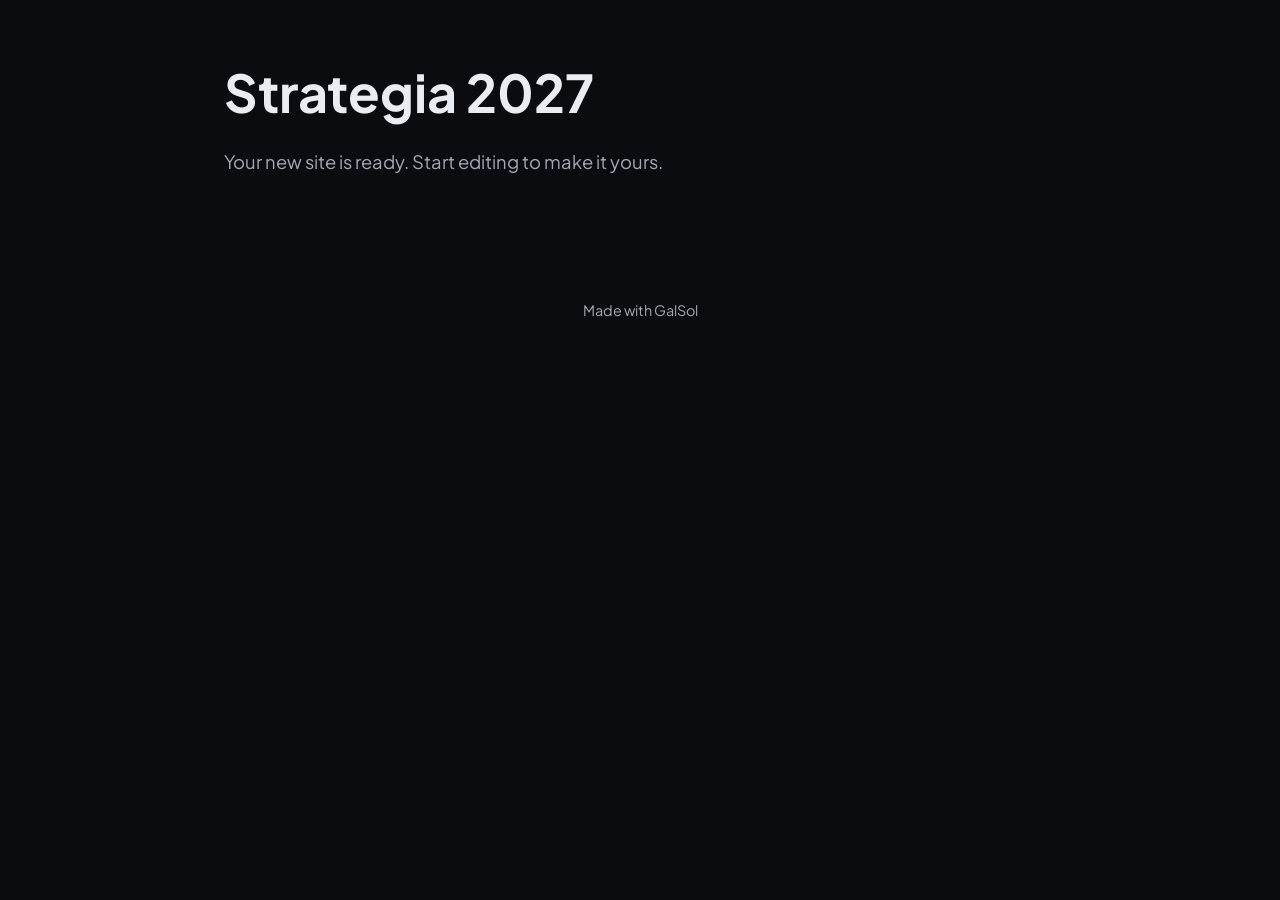
==== index.html @ 4f02820b "Initial site from GalSol" ====
<!DOCTYPE html>
<html lang="en">
<head>
<meta charset="utf-8">
<meta name="viewport" content="width=device-width,initial-scale=1">
<title>Strategia 2027</title>
<link rel="preconnect" href="https://fonts.googleapis.com">
<link href="https://fonts.googleapis.com/css2?family=Plus+Jakarta+Sans:wght@400;600;700&display=swap" rel="stylesheet">
<link rel="stylesheet" href="styles.css">
</head>
<body>
<main class="wrap">
  <h1>Strategia 2027</h1>
  <p class="lead">Your new site is ready. Start editing to make it yours.</p>
</main>
<footer>Made with GalSol</footer>
</body>
</html>
---- styles.css ----
:root{--bg:#0b0c10;--card:#15171e;--text:#e9ecf1;--muted:#a2a9b6;--accent:#6c8cff}
*{box-sizing:border-box}body{margin:0;font-family:'Plus Jakarta Sans',system-ui,sans-serif;background:var(--bg);color:var(--text);line-height:1.6}
.wrap{max-width:880px;margin:0 auto;padding:64px 24px}
h1{font-size:clamp(2rem,5vw,3.25rem);line-height:1.1;margin:0 0 .5em}
p.lead{font-size:1.15rem;color:var(--muted);max-width:60ch}
.card{background:var(--card);border:1px solid #22252e;border-radius:16px;padding:28px;margin:24px 0}
.btn{display:inline-block;background:var(--accent);color:#fff;text-decoration:none;padding:14px 26px;border-radius:999px;font-weight:600}
.muted{color:var(--muted)}footer{padding:40px 24px;text-align:center;color:var(--muted);font-size:.9rem}
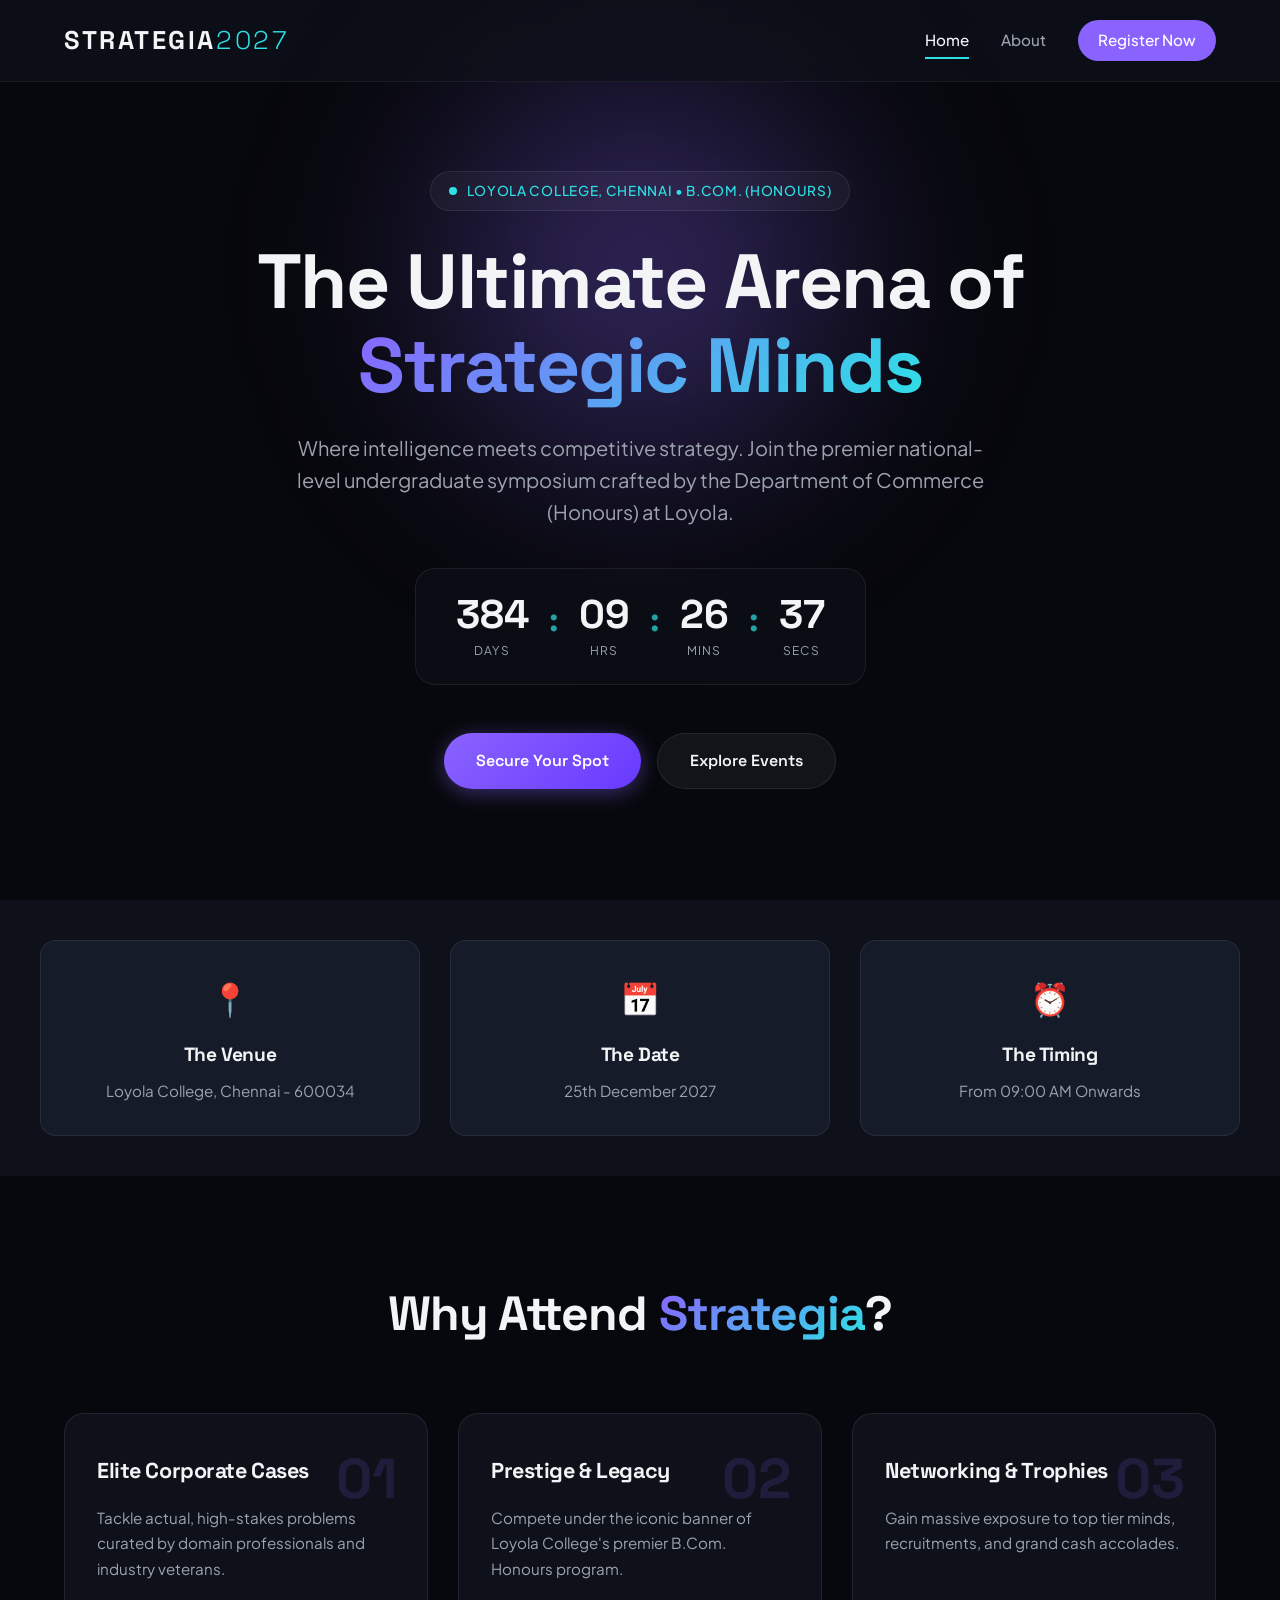
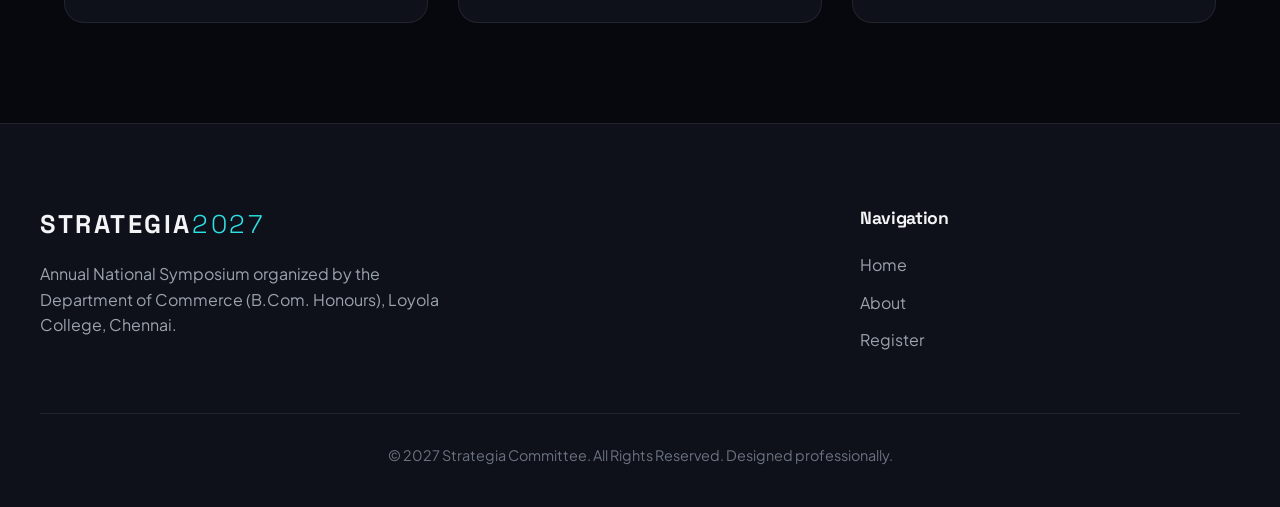
==== commit fe268334: "chore(autosave): update site" ====
--- a/index.html
+++ b/index.html
@@ -1,18 +1,141 @@
 <!DOCTYPE html>
 <html lang="en">
 <head>
-<meta charset="utf-8">
-<meta name="viewport" content="width=device-width,initial-scale=1">
-<title>Strategia 2027</title>
-<link rel="preconnect" href="https://fonts.googleapis.com">
-<link href="https://fonts.googleapis.com/css2?family=Plus+Jakarta+Sans:wght@400;600;700&display=swap" rel="stylesheet">
-<link rel="stylesheet" href="styles.css">
+  <meta charset="utf-8">
+  <meta name="viewport" content="width=device-width,initial-scale=1">
+  <title>Strategia 2027 | Loyola College Chennai</title>
+  <link rel="preconnect" href="https://fonts.googleapis.com">
+  <link rel="preconnect" href="https://fonts.gstatic.com" crossorigin>
+  <link href="https://fonts.googleapis.com/css2?family=Space+Grotesk:wght@400;500;600;700&family=Plus+Jakarta+Sans:wght@300;400;500;600;700&display=swap" rel="stylesheet">
+  <link rel="stylesheet" href="styles.css">
 </head>
 <body>
-<main class="wrap">
-  <h1>Strategia 2027</h1>
-  <p class="lead">Your new site is ready. Start editing to make it yours.</p>
-</main>
-<footer>Made with GalSol</footer>
+
+  <!-- Dynamic Glass Header -->
+  <header class="site-header">
+    <div class="header-container">
+      <a href="index.html" class="logo">STRATEGIA<span>2027</span></a>
+      <button class="menu-toggle" aria-label="Toggle Navigation">
+        <span></span>
+        <span></span>
+      </button>
+      <nav class="nav-menu">
+        <a href="index.html" class="nav-link active">Home</a>
+        <a href="pages/about.html" class="nav-link">About</a>
+        <a href="pages/register.html" class="nav-link nav-btn">Register Now</a>
+      </nav>
+    </div>
+  </header>
+
+  <!-- Dynamic Cinematic Hero -->
+  <section class="hero-section">
+    <div class="hero-bg-glow"></div>
+    <div class="hero-container">
+      <div class="hero-badge reveal">
+        <span class="pulse-dot"></span>
+        Loyola College, Chennai • B.Com. (Honours)
+      </div>
+      <h1 class="hero-title reveal delay-1">
+        The Ultimate Arena of <span class="gradient-text">Strategic Minds</span>
+      </h1>
+      <p class="hero-subtitle reveal delay-2">
+        Where intelligence meets competitive strategy. Join the premier national-level undergraduate symposium crafted by the Department of Commerce (Honours) at Loyola.
+      </p>
+      
+      <!-- Live Countdown -->
+      <div class="countdown-container reveal delay-3" id="countdown" data-date="2027-12-25T09:00:00">
+        <div class="countdown-item">
+          <span class="count" id="days">365</span>
+          <span class="label">Days</span>
+        </div>
+        <div class="countdown-separator">:</div>
+        <div class="countdown-item">
+          <span class="count" id="hours">00</span>
+          <span class="label">Hrs</span>
+        </div>
+        <div class="countdown-separator">:</div>
+        <div class="countdown-item">
+          <span class="count" id="minutes">00</span>
+          <span class="label">Mins</span>
+        </div>
+        <div class="countdown-separator">:</div>
+        <div class="countdown-item">
+          <span class="count" id="seconds">00</span>
+          <span class="label">Secs</span>
+        </div>
+      </div>
+
+      <div class="hero-ctas reveal delay-4">
+        <a href="pages/register.html" class="btn btn-primary">Secure Your Spot</a>
+        <a href="pages/about.html" class="btn btn-secondary">Explore Events</a>
+      </div>
+    </div>
+  </section>
+
+  <!-- Quick Info Row -->
+  <section class="quick-info-section">
+    <div class="info-grid">
+      <div class="info-card reveal">
+        <div class="info-icon">📍</div>
+        <h3>The Venue</h3>
+        <p>Loyola College, Chennai - 600034</p>
+      </div>
+      <div class="info-card reveal">
+        <div class="info-icon">📅</div>
+        <h3>The Date</h3>
+        <p>25th December 2027</p>
+      </div>
+      <div class="info-card reveal">
+        <div class="info-icon">⏰</div>
+        <h3>The Timing</h3>
+        <p>From 09:00 AM Onwards</p>
+      </div>
+    </div>
+  </section>
+
+  <!-- Core Highlights -->
+  <section class="highlights-section">
+    <div class="section-container">
+      <h2 class="section-title text-center reveal">Why Attend <span class="gradient-text">Strategia</span>?</h2>
+      <div class="highlights-grid">
+        <div class="highlight-item reveal">
+          <div class="hl-number">01</div>
+          <h3>Elite Corporate Cases</h3>
+          <p>Tackle actual, high-stakes problems curated by domain professionals and industry veterans.</p>
+        </div>
+        <div class="highlight-item reveal">
+          <div class="hl-number">02</div>
+          <h3>Prestige & Legacy</h3>
+          <p>Compete under the iconic banner of Loyola College's premier B.Com. Honours program.</p>
+        </div>
+        <div class="highlight-item reveal">
+          <div class="hl-number">03</div>
+          <h3>Networking & Trophies</h3>
+          <p>Gain massive exposure to top tier minds, recruitments, and grand cash accolades.</p>
+        </div>
+      </div>
+    </div>
+  </section>
+
+  <!-- Footer -->
+  <footer class="site-footer">
+    <div class="footer-container">
+      <div class="footer-brand">
+        <a href="index.html" class="logo">STRATEGIA<span>2027</span></a>
+        <p>Annual National Symposium organized by the Department of Commerce (B.Com. Honours), Loyola College, Chennai.</p>
+      </div>
+      <div class="footer-links">
+        <h4>Navigation</h4>
+        <a href="index.html">Home</a>
+        <a href="pages/about.html">About</a>
+        <a href="pages/register.html">Register</a>
+      </div>
+    </div>
+    <div class="footer-bottom">
+      <p>&copy; 2027 Strategia Committee. All Rights Reserved. Designed professionally.</p>
+    </div>
+  </footer>
+
+  <script src="script.js"></script>
 </body>
 </html>
--- a/styles.css
+++ b/styles.css
@@ -1,8 +1,650 @@
-:root{--bg:#0b0c10;--card:#15171e;--text:#e9ecf1;--muted:#a2a9b6;--accent:#6c8cff}
-*{box-sizing:border-box}body{margin:0;font-family:'Plus Jakarta Sans',system-ui,sans-serif;background:var(--bg);color:var(--text);line-height:1.6}
-.wrap{max-width:880px;margin:0 auto;padding:64px 24px}
-h1{font-size:clamp(2rem,5vw,3.25rem);line-height:1.1;margin:0 0 .5em}
-p.lead{font-size:1.15rem;color:var(--muted);max-width:60ch}
-.card{background:var(--card);border:1px solid #22252e;border-radius:16px;padding:28px;margin:24px 0}
-.btn{display:inline-block;background:var(--accent);color:#fff;text-decoration:none;padding:14px 26px;border-radius:999px;font-weight:600}
-.muted{color:var(--muted)}footer{padding:40px 24px;text-align:center;color:var(--muted);font-size:.9rem}
+/* --- Custom Variables & Modern Palette --- */
+:root {
+  --bg-dark: #07080d;
+  --bg-surface: #0e111a;
+  --bg-surface-elevated: #161b2a;
+  --primary: #8a63ff;
+  --primary-glow: rgba(138, 99, 255, 0.4);
+  --accent: #2de2e6;
+  --text-primary: #f3f4f6;
+  --text-secondary: #9ca3af;
+  --text-muted: #6b7280;
+  --border: rgba(255, 255, 255, 0.08);
+  --border-hover: rgba(138, 99, 255, 0.3);
+  --glass-bg: rgba(14, 17, 26, 0.75);
+  --glass-border: rgba(255, 255, 255, 0.06);
+  --font-display: 'Space Grotesk', sans-serif;
+  --font-body: 'Plus Jakarta Sans', sans-serif;
+  --transition: all 0.4s cubic-bezier(0.16, 1, 0.3, 1);
+}
+
+/* --- Base Resets & Global Styles --- */
+* {
+  box-sizing: border-box;
+  margin: 0;
+  padding: 0;
+}
+
+html {
+  scroll-behavior: smooth;
+  background-color: var(--bg-dark);
+}
+
+body {
+  font-family: var(--font-body);
+  color: var(--text-primary);
+  background-color: var(--bg-dark);
+  line-height: 1.6;
+  overflow-x: hidden;
+  -webkit-font-smoothing: antialiased;
+}
+
+/* --- Layout Containers --- */
+.section-container {
+  max-width: 1200px;
+  margin: 0 auto;
+  padding: 100px 24px;
+}
+
+/* --- Typography --- */
+h1, h2, h3, h4, .logo {
+  font-family: var(--font-display);
+  font-weight: 700;
+  letter-spacing: -0.02em;
+}
+
+.gradient-text {
+  background: linear-gradient(135deg, var(--primary) 0%, var(--accent) 100%);
+  -webkit-background-clip: text;
+  -webkit-text-fill-color: transparent;
+  background-clip: text;
+}
+
+/* --- Header & Navigation --- */
+.site-header {
+  position: fixed;
+  top: 0;
+  left: 0;
+  width: 100%;
+  z-index: 1000;
+  background: var(--glass-bg);
+  backdrop-filter: blur(12px);
+  -webkit-backdrop-filter: blur(12px);
+  border-bottom: 1px solid var(--glass-border);
+  transition: var(--transition);
+}
+
+.header-container {
+  max-width: 1200px;
+  margin: 0 auto;
+  padding: 20px 24px;
+  display: flex;
+  align-items: center;
+  justify-content: space-between;
+}
+
+.logo {
+  font-size: 1.6rem;
+  text-decoration: none;
+  color: var(--text-primary);
+  letter-spacing: 0.1em;
+}
+
+.logo span {
+  color: var(--accent);
+  font-weight: 300;
+}
+
+.nav-menu {
+  display: flex;
+  align-items: center;
+  gap: 32px;
+}
+
+.nav-link {
+  text-decoration: none;
+  color: var(--text-secondary);
+  font-weight: 500;
+  font-size: 0.95rem;
+  transition: var(--transition);
+  position: relative;
+}
+
+.nav-link:hover, .nav-link.active {
+  color: var(--text-primary);
+}
+
+.nav-link:not(.nav-btn)::after {
+  content: '';
+  position: absolute;
+  bottom: -6px;
+  left: 0;
+  width: 0;
+  height: 2px;
+  background: var(--accent);
+  transition: var(--transition);
+}
+
+.nav-link:hover::after, .nav-link.active::after {
+  width: 100%;
+}
+
+/* Hamburger menu button */
+.menu-toggle {
+  display: none;
+  flex-direction: column;
+  justify-content: space-between;
+  width: 24px;
+  height: 18px;
+  background: transparent;
+  border: none;
+  cursor: pointer;
+  z-index: 1010;
+}
+
+.menu-toggle span {
+  width: 100%;
+  height: 2px;
+  background-color: var(--text-primary);
+  transition: var(--transition);
+}
+
+/* --- Buttons --- */
+.btn {
+  display: inline-flex;
+  align-items: center;
+  justify-content: center;
+  padding: 14px 32px;
+  border-radius: 50px;
+  font-family: var(--font-display);
+  font-weight: 600;
+  font-size: 1rem;
+  text-decoration: none;
+  transition: var(--transition);
+  cursor: pointer;
+}
+
+.btn-primary {
+  background: linear-gradient(135deg, var(--primary) 0%, #683aff 100%);
+  color: #ffffff;
+  border: none;
+  box-shadow: 0 4px 20px var(--primary-glow);
+}
+
+.btn-primary:hover {
+  transform: translateY(-2px);
+  box-shadow: 0 8px 30px var(--primary-glow);
+}
+
+.btn-secondary {
+  background: rgba(255, 255, 255, 0.05);
+  color: var(--text-primary);
+  border: 1px solid var(--border);
+}
+
+.btn-secondary:hover {
+  background: rgba(255, 255, 255, 0.1);
+  border-color: var(--text-secondary);
+}
+
+.nav-btn {
+  background: var(--primary);
+  color: #fff;
+  padding: 8px 20px;
+  border-radius: 50px;
+}
+
+.nav-btn:hover {
+  background: #9b7bff;
+  box-shadow: 0 4px 15px var(--primary-glow);
+}
+
+/* --- Hero Section --- */
+.hero-section {
+  position: relative;
+  min-height: 100vh;
+  display: flex;
+  align-items: center;
+  justify-content: center;
+  padding: 140px 24px 80px;
+  overflow: hidden;
+}
+
+.hero-bg-glow {
+  position: absolute;
+  top: 30%;
+  left: 50%;
+  transform: translate(-50%, -50%);
+  width: 600px;
+  height: 600px;
+  background: radial-gradient(circle, var(--primary-glow) 0%, rgba(7, 8, 13, 0) 70%);
+  filter: blur(80px);
+  z-index: 1;
+  pointer-events: none;
+}
+
+.hero-container {
+  max-width: 900px;
+  text-align: center;
+  position: relative;
+  z-index: 2;
+}
+
+.hero-badge {
+  display: inline-flex;
+  align-items: center;
+  gap: 10px;
+  background: rgba(255, 255, 255, 0.04);
+  border: 1px solid var(--border);
+  padding: 8px 18px;
+  border-radius: 50px;
+  font-size: 0.85rem;
+  font-weight: 500;
+  letter-spacing: 0.05em;
+  text-transform: uppercase;
+  color: var(--accent);
+  margin-bottom: 28px;
+}
+
+.pulse-dot {
+  width: 8px;
+  height: 8px;
+  background-color: var(--accent);
+  border-radius: 50%;
+  animation: pulse 1.8s infinite;
+}
+
+@keyframes pulse {
+  0% { transform: scale(0.9); opacity: 0.6; }
+  50% { transform: scale(1.2); opacity: 1; }
+  100% { transform: scale(0.9); opacity: 0.6; }
+}
+
+.hero-title {
+  font-size: clamp(2.5rem, 7vw, 4.8rem);
+  line-height: 1.1;
+  margin-bottom: 24px;
+}
+
+.hero-subtitle {
+  font-size: clamp(1rem, 2.5vw, 1.25rem);
+  color: var(--text-secondary);
+  max-width: 720px;
+  margin: 0 auto 40px;
+}
+
+.hero-ctas {
+  display: flex;
+  gap: 16px;
+  justify-content: center;
+}
+
+/* --- Countdown Component --- */
+.countdown-container {
+  display: inline-flex;
+  align-items: center;
+  gap: 20px;
+  background: rgba(14, 17, 26, 0.6);
+  border: 1px solid var(--border);
+  padding: 24px 40px;
+  border-radius: 20px;
+  backdrop-filter: blur(8px);
+  margin-bottom: 48px;
+}
+
+.countdown-item {
+  display: flex;
+  flex-direction: column;
+  align-items: center;
+}
+
+.countdown-item .count {
+  font-family: var(--font-display);
+  font-size: 2.5rem;
+  font-weight: 700;
+  color: var(--text-primary);
+  line-height: 1.1;
+}
+
+.countdown-item .label {
+  font-size: 0.75rem;
+  text-transform: uppercase;
+  letter-spacing: 0.1em;
+  color: var(--text-secondary);
+  margin-top: 4px;
+}
+
+.countdown-separator {
+  font-family: var(--font-display);
+  font-size: 2rem;
+  font-weight: 700;
+  color: var(--accent);
+  opacity: 0.7;
+  padding-bottom: 12px;
+}
+
+/* --- Quick Info Row --- */
+.quick-info-section {
+  padding: 40px 24px;
+  background-color: var(--bg-surface);
+  border-y: 1px solid var(--border);
+}
+
+.info-grid {
+  max-width: 1200px;
+  margin: 0 auto;
+  display: grid;
+  grid-template-columns: repeat(3, 1fr);
+  gap: 30px;
+}
+
+.info-card {
+  background: var(--bg-surface-elevated);
+  border: 1px solid var(--border);
+  border-radius: 16px;
+  padding: 32px;
+  text-align: center;
+  transition: var(--transition);
+}
+
+.info-card:hover {
+  transform: translateY(-5px);
+  border-color: var(--border-hover);
+}
+
+.info-icon {
+  font-size: 2rem;
+  margin-bottom: 16px;
+}
+
+.info-card h3 {
+  font-size: 1.2rem;
+  margin-bottom: 8px;
+}
+
+.info-card p {
+  color: var(--text-secondary);
+  font-size: 0.95rem;
+}
+
+/* --- Highlights Section --- */
+.highlights-section {
+  background: var(--bg-dark);
+}
+
+.section-title {
+  font-size: clamp(2rem, 4vw, 3rem);
+  margin-bottom: 60px;
+}
+
+.text-center {
+  text-align: center;
+}
+
+.highlights-grid {
+  display: grid;
+  grid-template-columns: repeat(3, 1fr);
+  gap: 30px;
+}
+
+.highlight-item {
+  background: var(--bg-surface);
+  border: 1px solid var(--border);
+  border-radius: 20px;
+  padding: 40px 32px;
+  position: relative;
+  transition: var(--transition);
+}
+
+.highlight-item:hover {
+  border-color: var(--border-hover);
+  transform: translateY(-4px);
+}
+
+.hl-number {
+  font-family: var(--font-display);
+  font-size: 3.5rem;
+  font-weight: 800;
+  color: rgba(138, 99, 255, 0.15);
+  position: absolute;
+  top: 20px;
+  right: 30px;
+}
+
+.highlight-item h3 {
+  font-size: 1.35rem;
+  margin-bottom: 16px;
+  position: relative;
+  z-index: 2;
+}
+
+.highlight-item p {
+  color: var(--text-secondary);
+  font-size: 0.95rem;
+  line-height: 1.7;
+}
+
+/* --- About Pages Styles --- */
+.page-hero {
+  padding: 160px 24px 80px;
+  text-align: center;
+  background: linear-gradient(180deg, var(--bg-surface) 0%, var(--bg-dark) 100%);
+  border-bottom: 1px solid var(--border);
+}
+
+.about-editorial-section {
+  padding: 80px 24px;
+}
+
+.editorial-layout {
+  display: grid;
+  grid-template-columns: 1fr;
+  gap: 80px;
+  max-width: 900px;
+  margin: 0 auto;
+}
+
+.editorial-block {
+  display: grid;
+  grid-template-columns: 240px 1fr;
+  gap: 40px;
+  align-items: start;
+}
+
+.editorial-tag {
+  font-family: var(--font-display);
+  font-size: 1.1rem;
+  font-weight: 700;
+  color: var(--accent);
+  text-transform: uppercase;
+  letter-spacing: 0.1em;
+  border-left: 3px solid var(--primary);
+  padding-left: 16px;
+  margin-top: 6px;
+}
+
+.editorial-content h2 {
+  font-size: 2.2rem;
+  margin-bottom: 20px;
+}
+
+.editorial-content p {
+  color: var(--text-secondary);
+  font-size: 1.05rem;
+  line-height: 1.8;
+  margin-bottom: 16px;
+}
+
+/* --- Registration Section --- */
+.registration-container {
+  max-width: 800px;
+  margin: 0 auto;
+  background: var(--bg-surface);
+  border: 1px solid var(--border);
+  border-radius: 24px;
+  padding: 40px;
+  box-shadow: 0 10px 40px rgba(0, 0, 0, 0.4);
+}
+
+.registration-header {
+  text-align: center;
+  margin-bottom: 40px;
+}
+
+.registration-header h2 {
+  font-size: 2rem;
+  margin-bottom: 12px;
+}
+
+.registration-header p {
+  color: var(--text-secondary);
+}
+
+.form-wrapper {
+  overflow: hidden;
+  border-radius: 12px;
+  border: 1px solid var(--border);
+  background: #ffffff;
+}
+
+/* --- Footer --- */
+.site-footer {
+  background: var(--bg-surface);
+  border-top: 1px solid var(--border);
+  padding: 80px 24px 40px;
+}
+
+.footer-container {
+  max-width: 1200px;
+  margin: 0 auto;
+  display: grid;
+  grid-template-columns: 2fr 1fr;
+  gap: 60px;
+  margin-bottom: 60px;
+}
+
+.footer-brand p {
+  color: var(--text-secondary);
+  margin-top: 16px;
+  max-width: 400px;
+}
+
+.footer-links {
+  display: flex;
+  flex-direction: column;
+  gap: 12px;
+}
+
+.footer-links h4 {
+  font-size: 1.1rem;
+  margin-bottom: 8px;
+}
+
+.footer-links a {
+  text-decoration: none;
+  color: var(--text-secondary);
+  transition: var(--transition);
+}
+
+.footer-links a:hover {
+  color: var(--accent);
+}
+
+.footer-bottom {
+  max-width: 1200px;
+  margin: 0 auto;
+  border-top: 1px solid var(--border);
+  padding-top: 30px;
+  text-align: center;
+  color: var(--text-muted);
+  font-size: 0.9rem;
+}
+
+/* --- Scroll Reveal Animations --- */
+.reveal {
+  opacity: 0;
+  transform: translateY(30px);
+  transition: opacity 0.8s cubic-bezier(0.16, 1, 0.3, 1), transform 0.8s cubic-bezier(0.16, 1, 0.3, 1);
+}
+
+.reveal.active {
+  opacity: 1;
+  transform: translateY(0);
+}
+
+.delay-1 { transition-delay: 0.1s; }
+.delay-2 { transition-delay: 0.2s; }
+.delay-3 { transition-delay: 0.3s; }
+.delay-4 { transition-delay: 0.4s; }
+
+/* --- Mobile Responsiveness --- */
+@media (max-width: 991px) {
+  .info-grid, .highlights-grid {
+    grid-template-columns: 1fr;
+  }
+  
+  .editorial-block {
+    grid-template-columns: 1fr;
+    gap: 16px;
+  }
+}
+
+@media (max-width: 768px) {
+  .menu-toggle {
+    display: flex;
+  }
+
+  .nav-menu {
+    position: fixed;
+    top: 75px;
+    left: 0;
+    width: 100%;
+    background: var(--bg-surface);
+    flex-direction: column;
+    padding: 40px 24px;
+    gap: 24px;
+    border-bottom: 1px solid var(--border);
+    transform: translateY(-120%);
+    transition: var(--transition);
+    pointer-events: none;
+  }
+
+  .nav-menu.mobile-active {
+    transform: translateY(0);
+    pointer-events: all;
+  }
+
+  .menu-toggle.active span:nth-child(1) {
+    transform: translateY(8px) rotate(45deg);
+  }
+
+  .menu-toggle.active span:nth-child(2) {
+    opacity: 0;
+  }
+
+  .menu-toggle.active span:nth-child(3) {
+    transform: translateY(-8px) rotate(-45deg);
+  }
+
+  .countdown-container {
+    gap: 12px;
+    padding: 16px 20px;
+  }
+
+  .countdown-item .count {
+    font-size: 1.8rem;
+  }
+
+  .countdown-separator {
+    font-size: 1.5rem;
+  }
+
+  .hero-ctas {
+    flex-direction: column;
+  }
+
+  .footer-container {
+    grid-template-columns: 1fr;
+    gap: 40px;
+  }
+}
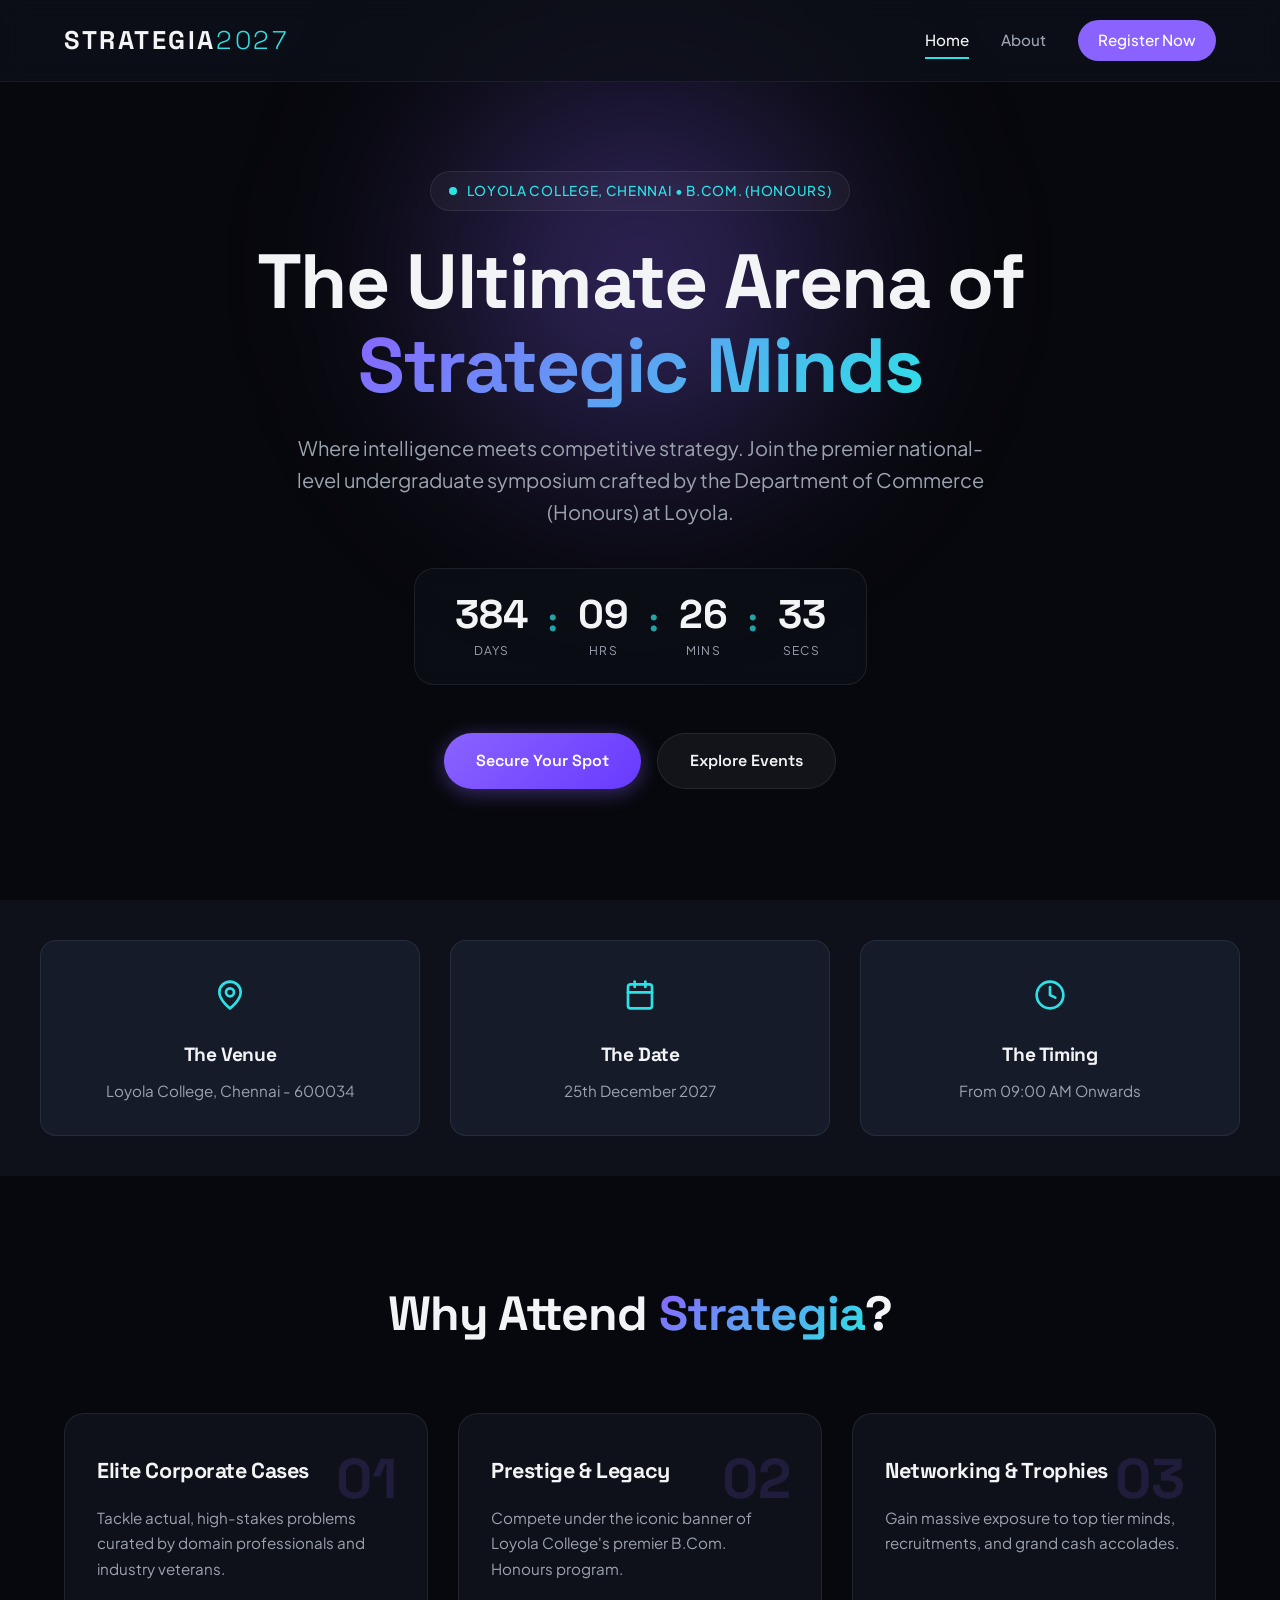
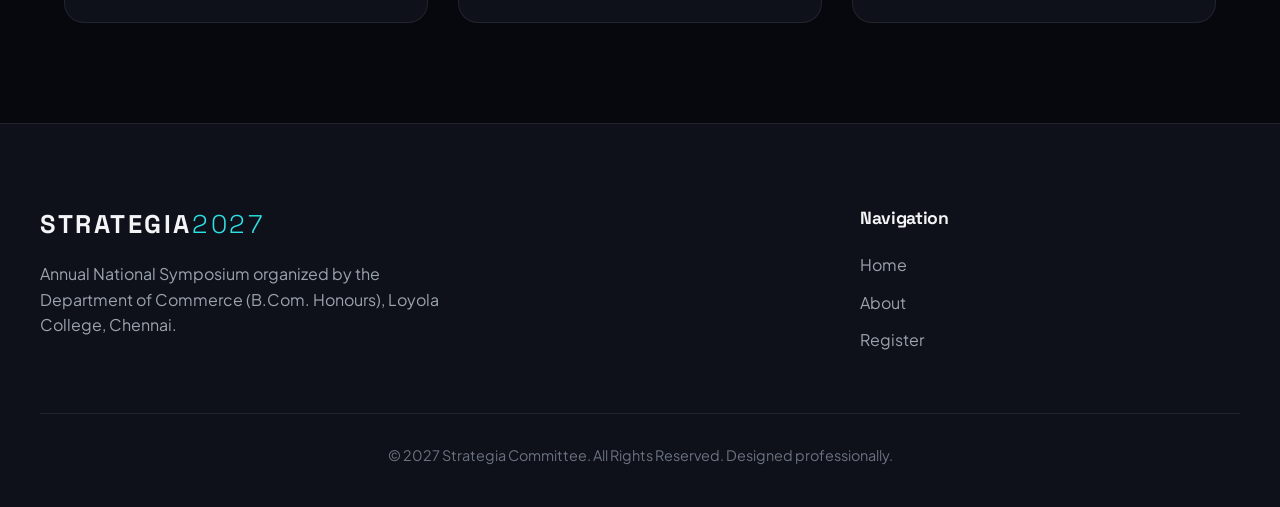
==== commit 4ace7b98: "chore(autosave): update site" ====
--- a/index.html
+++ b/index.html
@@ -76,17 +76,23 @@
   <section class="quick-info-section">
     <div class="info-grid">
       <div class="info-card reveal">
-        <div class="info-icon">📍</div>
+        <div class="info-icon">
+          <svg xmlns="http://www.w3.org/2000/svg" width="32" height="32" viewBox="0 0 24 24" fill="none" stroke="var(--accent)" stroke-width="2" stroke-linecap="round" stroke-linejoin="round"><path d="M20 10c0 6-8 12-8 12s-8-6-8-12a8 8 0 0 1 16 0Z"/><circle cx="12" cy="10" r="3"/></svg>
+        </div>
         <h3>The Venue</h3>
         <p>Loyola College, Chennai - 600034</p>
       </div>
       <div class="info-card reveal">
-        <div class="info-icon">📅</div>
+        <div class="info-icon">
+          <svg xmlns="http://www.w3.org/2000/svg" width="32" height="32" viewBox="0 0 24 24" fill="none" stroke="var(--accent)" stroke-width="2" stroke-linecap="round" stroke-linejoin="round"><rect width="18" height="18" x="3" y="4" rx="2" ry="2"/><line x1="16" x2="16" y1="2" y2="6"/><line x1="8" x2="8" y1="2" y2="6"/><line x1="3" x2="21" y1="10" y2="10"/></svg>
+        </div>
         <h3>The Date</h3>
         <p>25th December 2027</p>
       </div>
       <div class="info-card reveal">
-        <div class="info-icon">⏰</div>
+        <div class="info-icon">
+          <svg xmlns="http://www.w3.org/2000/svg" width="32" height="32" viewBox="0 0 24 24" fill="none" stroke="var(--accent)" stroke-width="2" stroke-linecap="round" stroke-linejoin="round"><circle cx="12" cy="12" r="10"/><polyline points="12 6 12 12 16 14"/></svg>
+        </div>
         <h3>The Timing</h3>
         <p>From 09:00 AM Onwards</p>
       </div>
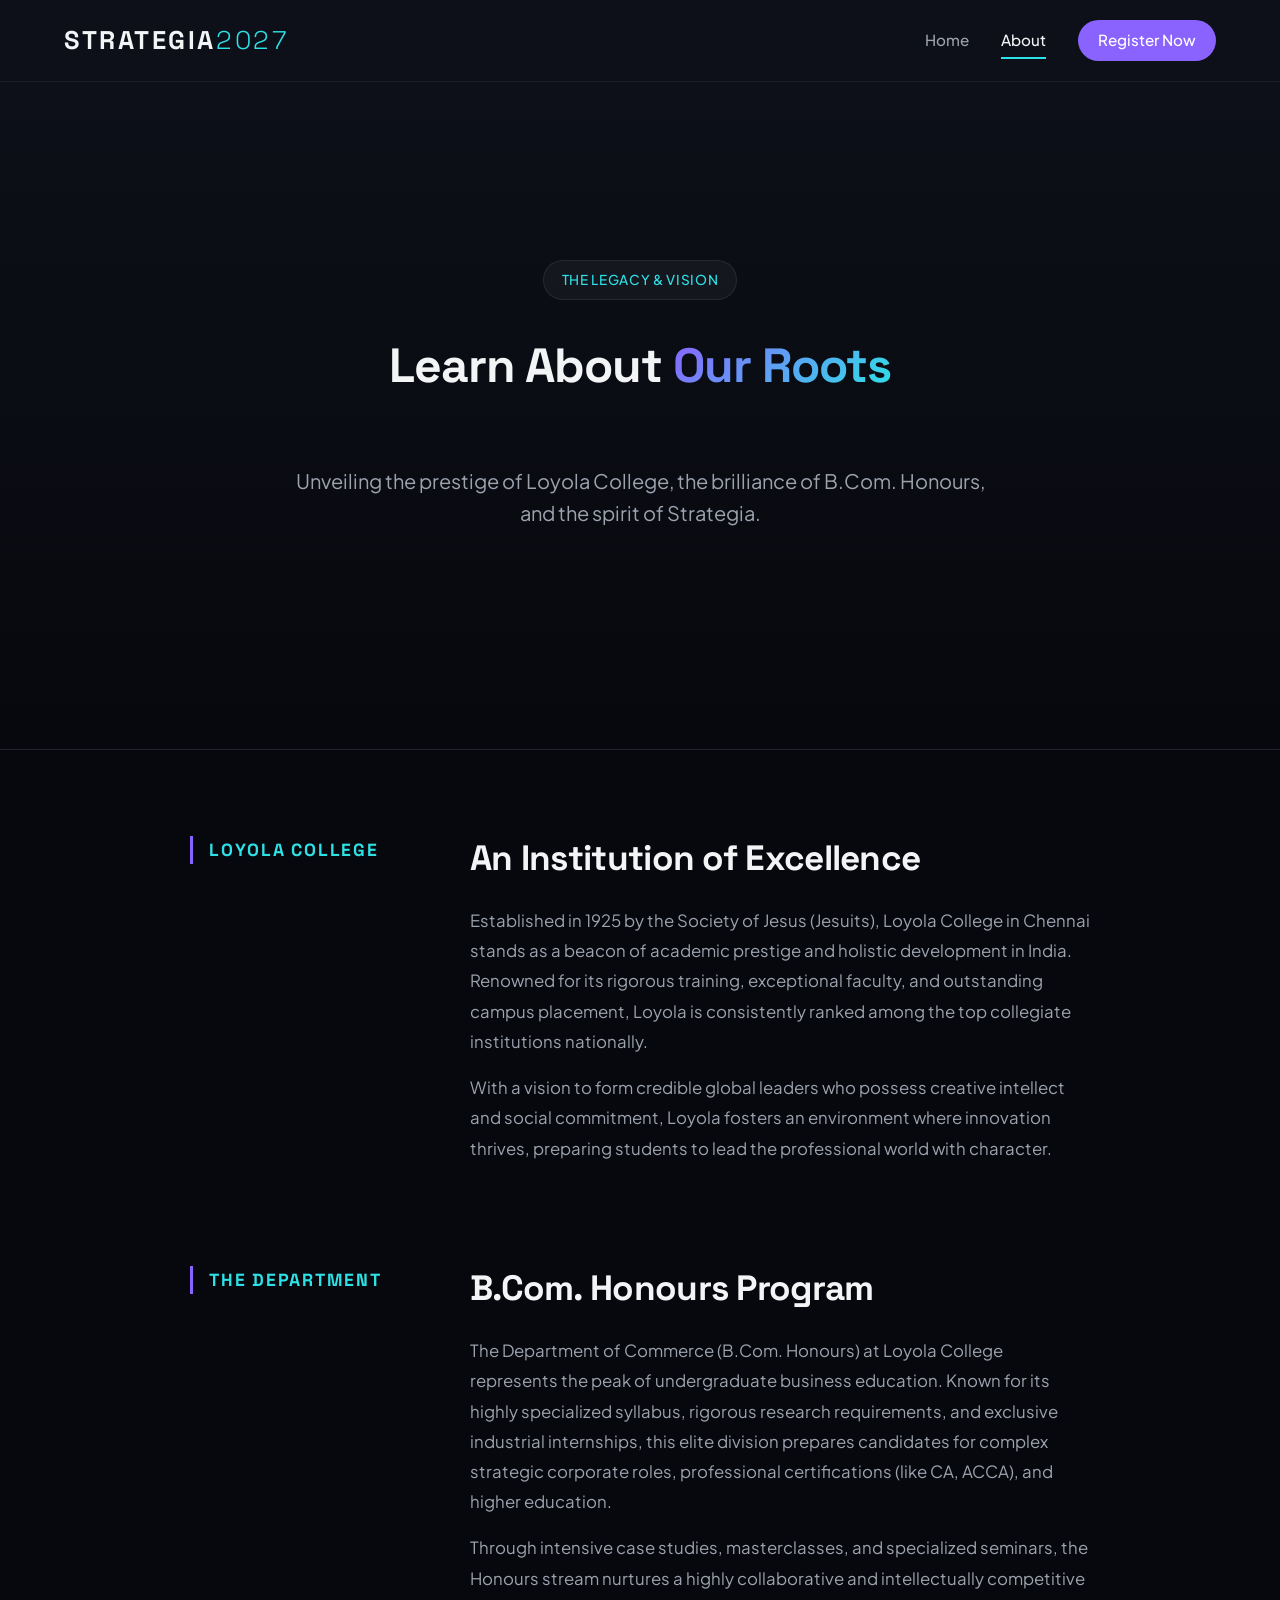
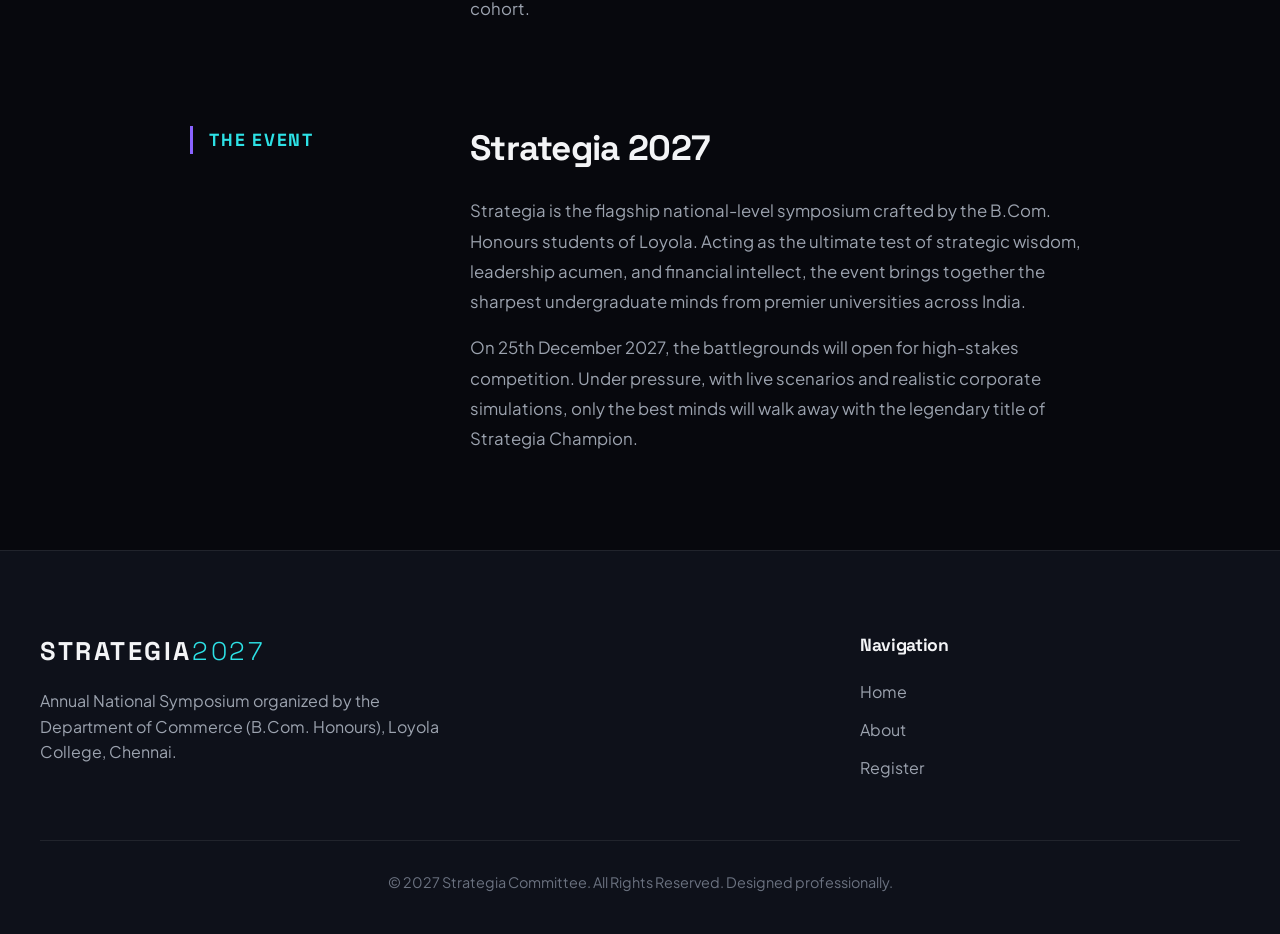
==== commit 764525d0: "chore(autosave): update site" ====
--- a/index.html
+++ b/index.html
@@ -3,123 +3,85 @@
 <head>
   <meta charset="utf-8">
   <meta name="viewport" content="width=device-width,initial-scale=1">
-  <title>Strategia 2027 | Loyola College Chennai</title>
+  <title>About | Strategia 2027</title>
   <link rel="preconnect" href="https://fonts.googleapis.com">
   <link rel="preconnect" href="https://fonts.gstatic.com" crossorigin>
   <link href="https://fonts.googleapis.com/css2?family=Space+Grotesk:wght@400;500;600;700&family=Plus+Jakarta+Sans:wght@300;400;500;600;700&display=swap" rel="stylesheet">
-  <link rel="stylesheet" href="styles.css">
+  <link rel="stylesheet" href="../styles.css">
 </head>
 <body>
 
   <!-- Dynamic Glass Header -->
   <header class="site-header">
     <div class="header-container">
-      <a href="index.html" class="logo">STRATEGIA<span>2027</span></a>
+      <a href="../index.html" class="logo">STRATEGIA<span>2027</span></a>
       <button class="menu-toggle" aria-label="Toggle Navigation">
         <span></span>
         <span></span>
       </button>
       <nav class="nav-menu">
-        <a href="index.html" class="nav-link active">Home</a>
-        <a href="pages/about.html" class="nav-link">About</a>
-        <a href="pages/register.html" class="nav-link nav-btn">Register Now</a>
+        <a href="../index.html" class="nav-link">Home</a>
+        <a href="about.html" class="nav-link active">About</a>
+        <a href="register.html" class="nav-link nav-btn">Register Now</a>
       </nav>
     </div>
   </header>
 
-  <!-- Dynamic Cinematic Hero -->
-  <section class="hero-section">
-    <div class="hero-bg-glow"></div>
-    <div class="hero-container">
-      <div class="hero-badge reveal">
-        <span class="pulse-dot"></span>
-        Loyola College, Chennai • B.Com. (Honours)
-      </div>
-      <h1 class="hero-title reveal delay-1">
-        The Ultimate Arena of <span class="gradient-text">Strategic Minds</span>
-      </h1>
-      <p class="hero-subtitle reveal delay-2">
-        Where intelligence meets competitive strategy. Join the premier national-level undergraduate symposium crafted by the Department of Commerce (Honours) at Loyola.
-      </p>
+  <!-- Page Banner -->
+  <section class="page-hero">
+    <div class="section-container">
+      <div class="hero-badge reveal">The Legacy & Vision</div>
+      <h1 class="section-title reveal delay-1">Learn About <span class="gradient-text">Our Roots</span></h1>
+      <p class="hero-subtitle reveal delay-2">Unveiling the prestige of Loyola College, the brilliance of B.Com. Honours, and the spirit of Strategia.</p>
+    </div>
+  </section>
+
+  <!-- Editorial Section -->
+  <section class="about-editorial-section">
+    <div class="editorial-layout">
       
-      <!-- Live Countdown -->
-      <div class="countdown-container reveal delay-3" id="countdown" data-date="2027-12-25T09:00:00">
-        <div class="countdown-item">
-          <span class="count" id="days">365</span>
-          <span class="label">Days</span>
-        </div>
-        <div class="countdown-separator">:</div>
-        <div class="countdown-item">
-          <span class="count" id="hours">00</span>
-          <span class="label">Hrs</span>
-        </div>
-        <div class="countdown-separator">:</div>
-        <div class="countdown-item">
-          <span class="count" id="minutes">00</span>
-          <span class="label">Mins</span>
-        </div>
-        <div class="countdown-separator">:</div>
-        <div class="countdown-item">
-          <span class="count" id="seconds">00</span>
-          <span class="label">Secs</span>
+      <!-- Loyola College Chennai -->
+      <div class="editorial-block reveal">
+        <div class="editorial-tag">Loyola College</div>
+        <div class="editorial-content">
+          <h2>An Institution of Excellence</h2>
+          <p>
+            Established in 1925 by the Society of Jesus (Jesuits), Loyola College in Chennai stands as a beacon of academic prestige and holistic development in India. Renowned for its rigorous training, exceptional faculty, and outstanding campus placement, Loyola is consistently ranked among the top collegiate institutions nationally.
+          </p>
+          <p>
+            With a vision to form credible global leaders who possess creative intellect and social commitment, Loyola fosters an environment where innovation thrives, preparing students to lead the professional world with character.
+          </p>
         </div>
       </div>
 
-      <div class="hero-ctas reveal delay-4">
-        <a href="pages/register.html" class="btn btn-primary">Secure Your Spot</a>
-        <a href="pages/about.html" class="btn btn-secondary">Explore Events</a>
-      </div>
-    </div>
-  </section>
-
-  <!-- Quick Info Row -->
-  <section class="quick-info-section">
-    <div class="info-grid">
-      <div class="info-card reveal">
-        <div class="info-icon">
-          <svg xmlns="http://www.w3.org/2000/svg" width="32" height="32" viewBox="0 0 24 24" fill="none" stroke="var(--accent)" stroke-width="2" stroke-linecap="round" stroke-linejoin="round"><path d="M20 10c0 6-8 12-8 12s-8-6-8-12a8 8 0 0 1 16 0Z"/><circle cx="12" cy="10" r="3"/></svg>
-        </div>
-        <h3>The Venue</h3>
-        <p>Loyola College, Chennai - 600034</p>
-      </div>
-      <div class="info-card reveal">
-        <div class="info-icon">
-          <svg xmlns="http://www.w3.org/2000/svg" width="32" height="32" viewBox="0 0 24 24" fill="none" stroke="var(--accent)" stroke-width="2" stroke-linecap="round" stroke-linejoin="round"><rect width="18" height="18" x="3" y="4" rx="2" ry="2"/><line x1="16" x2="16" y1="2" y2="6"/><line x1="8" x2="8" y1="2" y2="6"/><line x1="3" x2="21" y1="10" y2="10"/></svg>
-        </div>
-        <h3>The Date</h3>
-        <p>25th December 2027</p>
-      </div>
-      <div class="info-card reveal">
-        <div class="info-icon">
-          <svg xmlns="http://www.w3.org/2000/svg" width="32" height="32" viewBox="0 0 24 24" fill="none" stroke="var(--accent)" stroke-width="2" stroke-linecap="round" stroke-linejoin="round"><circle cx="12" cy="12" r="10"/><polyline points="12 6 12 12 16 14"/></svg>
-        </div>
-        <h3>The Timing</h3>
-        <p>From 09:00 AM Onwards</p>
-      </div>
-    </div>
-  </section>
-
-  <!-- Core Highlights -->
-  <section class="highlights-section">
-    <div class="section-container">
-      <h2 class="section-title text-center reveal">Why Attend <span class="gradient-text">Strategia</span>?</h2>
-      <div class="highlights-grid">
-        <div class="highlight-item reveal">
-          <div class="hl-number">01</div>
-          <h3>Elite Corporate Cases</h3>
-          <p>Tackle actual, high-stakes problems curated by domain professionals and industry veterans.</p>
-        </div>
-        <div class="highlight-item reveal">
-          <div class="hl-number">02</div>
-          <h3>Prestige & Legacy</h3>
-          <p>Compete under the iconic banner of Loyola College's premier B.Com. Honours program.</p>
-        </div>
-        <div class="highlight-item reveal">
-          <div class="hl-number">03</div>
-          <h3>Networking & Trophies</h3>
-          <p>Gain massive exposure to top tier minds, recruitments, and grand cash accolades.</p>
+      <!-- Department of Commerce (B.Com. Honours) -->
+      <div class="editorial-block reveal">
+        <div class="editorial-tag">The Department</div>
+        <div class="editorial-content">
+          <h2>B.Com. Honours Program</h2>
+          <p>
+            The Department of Commerce (B.Com. Honours) at Loyola College represents the peak of undergraduate business education. Known for its highly specialized syllabus, rigorous research requirements, and exclusive industrial internships, this elite division prepares candidates for complex strategic corporate roles, professional certifications (like CA, ACCA), and higher education.
+          </p>
+          <p>
+            Through intensive case studies, masterclasses, and specialized seminars, the Honours stream nurtures a highly collaborative and intellectually competitive cohort.
+          </p>
         </div>
       </div>
+
+      <!-- Strategia 2027 -->
+      <div class="editorial-block reveal">
+        <div class="editorial-tag">The Event</div>
+        <div class="editorial-content">
+          <h2>Strategia 2027</h2>
+          <p>
+            Strategia is the flagship national-level symposium crafted by the B.Com. Honours students of Loyola. Acting as the ultimate test of strategic wisdom, leadership acumen, and financial intellect, the event brings together the sharpest undergraduate minds from premier universities across India.
+          </p>
+          <p>
+            On 25th December 2027, the battlegrounds will open for high-stakes competition. Under pressure, with live scenarios and realistic corporate simulations, only the best minds will walk away with the legendary title of Strategia Champion.
+          </p>
+        </div>
+      </div>
+
     </div>
   </section>
 
@@ -127,14 +89,14 @@
   <footer class="site-footer">
     <div class="footer-container">
       <div class="footer-brand">
-        <a href="index.html" class="logo">STRATEGIA<span>2027</span></a>
+        <a href="../index.html" class="logo">STRATEGIA<span>2027</span></a>
         <p>Annual National Symposium organized by the Department of Commerce (B.Com. Honours), Loyola College, Chennai.</p>
       </div>
       <div class="footer-links">
         <h4>Navigation</h4>
-        <a href="index.html">Home</a>
-        <a href="pages/about.html">About</a>
-        <a href="pages/register.html">Register</a>
+        <a href="../index.html">Home</a>
+        <a href="about.html">About</a>
+        <a href="register.html">Register</a>
       </div>
     </div>
     <div class="footer-bottom">
@@ -142,6 +104,6 @@
     </div>
   </footer>
 
-  <script src="script.js"></script>
+  <script src="../script.js"></script>
 </body>
 </html>
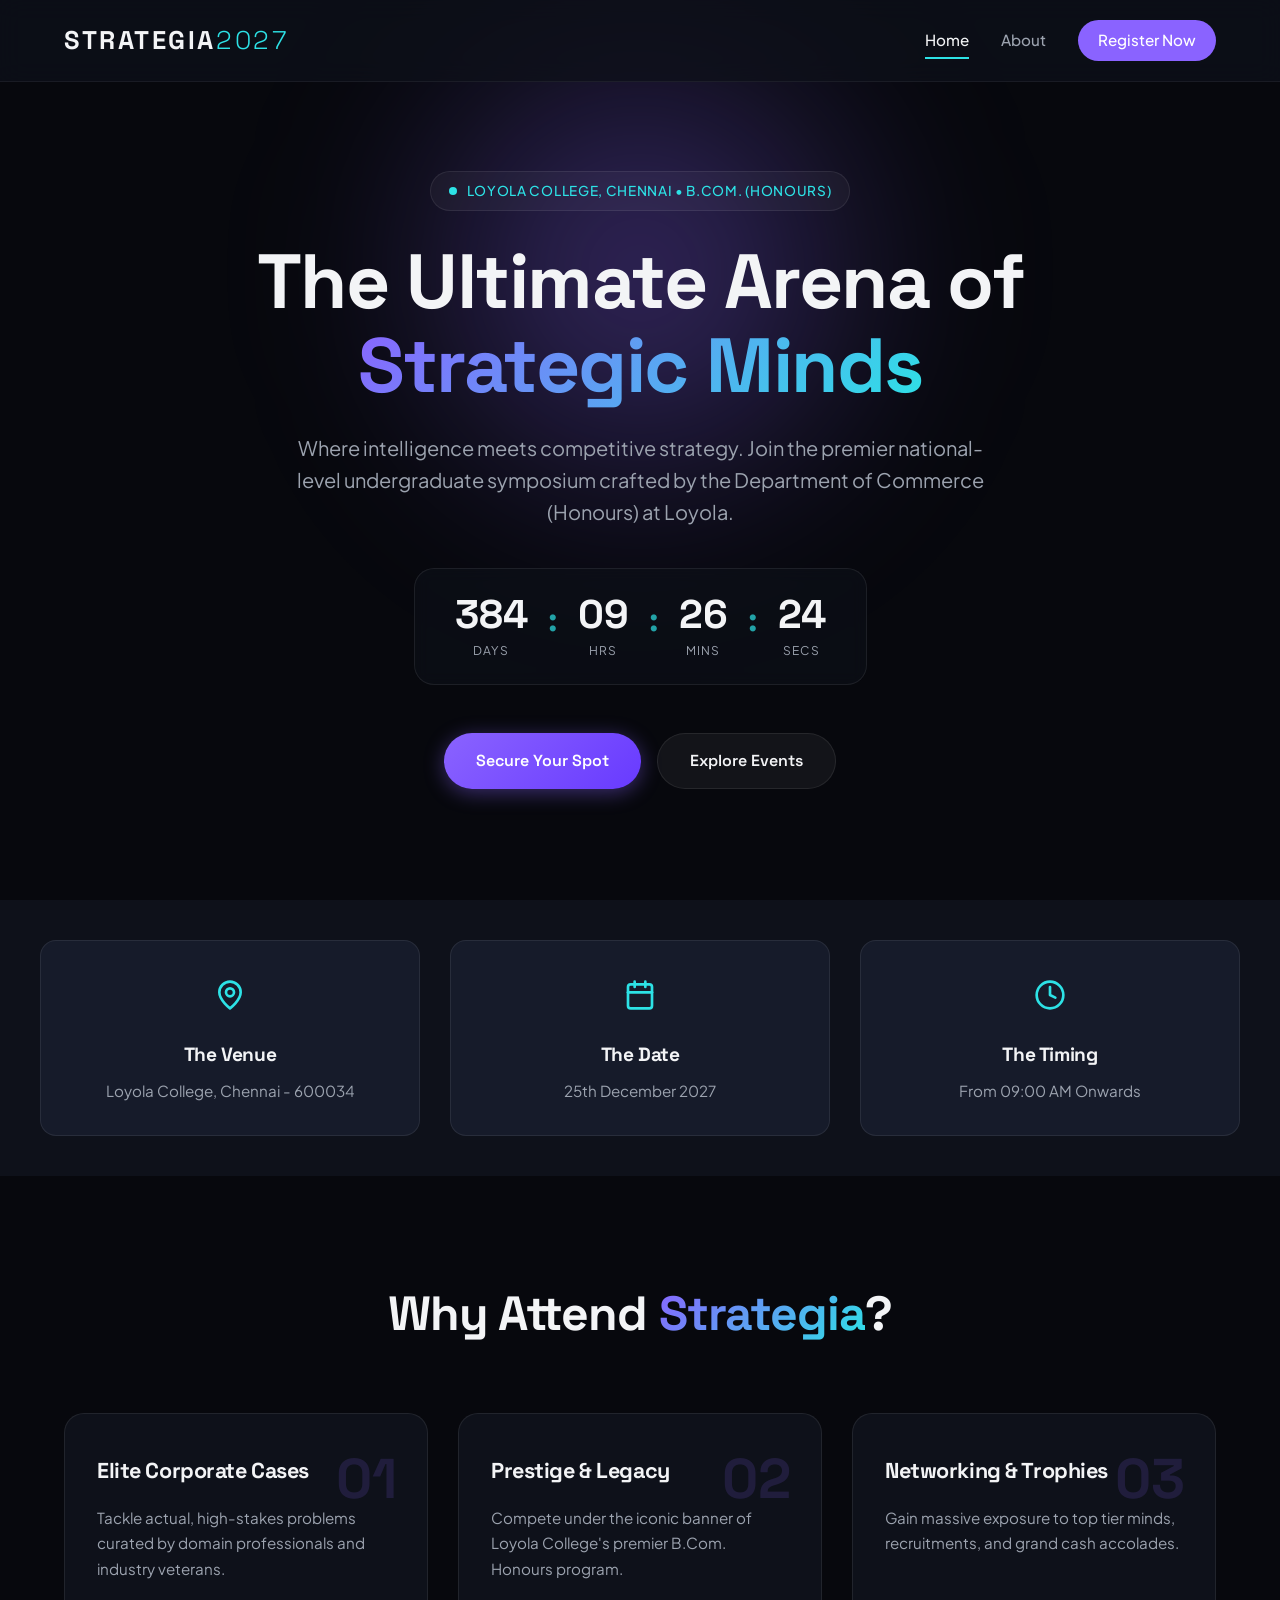
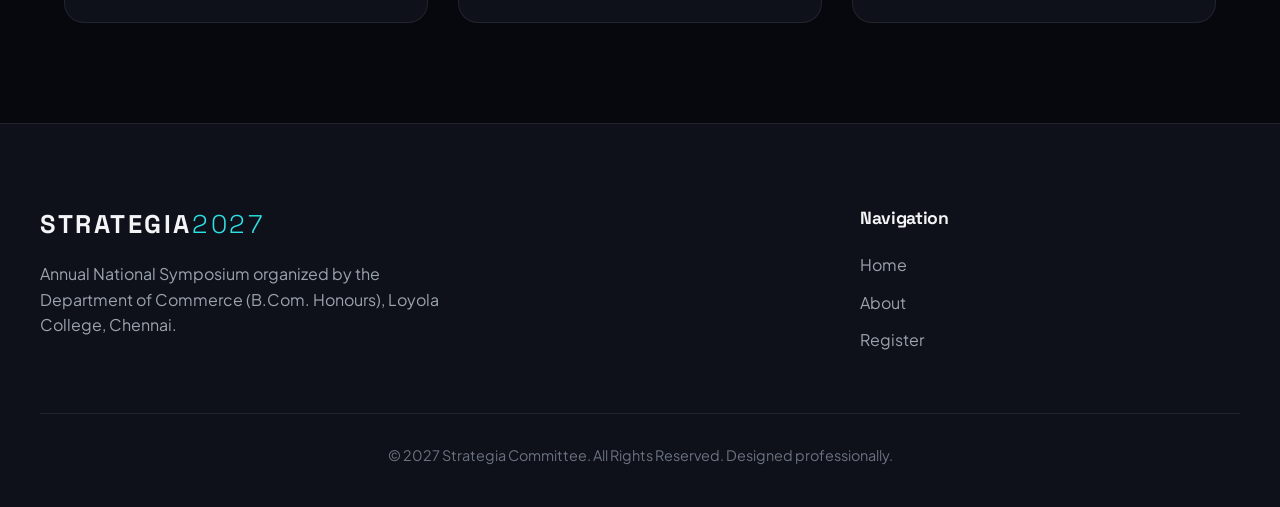
==== commit 1f0476bf: "chore(autosave): update site" ====
--- a/index.html
+++ b/index.html
@@ -3,85 +3,123 @@
 <head>
   <meta charset="utf-8">
   <meta name="viewport" content="width=device-width,initial-scale=1">
-  <title>About | Strategia 2027</title>
+  <title>Strategia 2027 | Loyola College Chennai</title>
   <link rel="preconnect" href="https://fonts.googleapis.com">
   <link rel="preconnect" href="https://fonts.gstatic.com" crossorigin>
   <link href="https://fonts.googleapis.com/css2?family=Space+Grotesk:wght@400;500;600;700&family=Plus+Jakarta+Sans:wght@300;400;500;600;700&display=swap" rel="stylesheet">
-  <link rel="stylesheet" href="../styles.css">
+  <link rel="stylesheet" href="styles.css">
 </head>
 <body>
 
   <!-- Dynamic Glass Header -->
   <header class="site-header">
     <div class="header-container">
-      <a href="../index.html" class="logo">STRATEGIA<span>2027</span></a>
+      <a href="index.html" class="logo">STRATEGIA<span>2027</span></a>
       <button class="menu-toggle" aria-label="Toggle Navigation">
         <span></span>
         <span></span>
       </button>
       <nav class="nav-menu">
-        <a href="../index.html" class="nav-link">Home</a>
-        <a href="about.html" class="nav-link active">About</a>
-        <a href="register.html" class="nav-link nav-btn">Register Now</a>
+        <a href="index.html" class="nav-link active">Home</a>
+        <a href="pages/about.html" class="nav-link">About</a>
+        <a href="pages/register.html" class="nav-link nav-btn">Register Now</a>
       </nav>
     </div>
   </header>
 
-  <!-- Page Banner -->
-  <section class="page-hero">
-    <div class="section-container">
-      <div class="hero-badge reveal">The Legacy & Vision</div>
-      <h1 class="section-title reveal delay-1">Learn About <span class="gradient-text">Our Roots</span></h1>
-      <p class="hero-subtitle reveal delay-2">Unveiling the prestige of Loyola College, the brilliance of B.Com. Honours, and the spirit of Strategia.</p>
+  <!-- Dynamic Cinematic Hero -->
+  <section class="hero-section">
+    <div class="hero-bg-glow"></div>
+    <div class="hero-container">
+      <div class="hero-badge reveal">
+        <span class="pulse-dot"></span>
+        Loyola College, Chennai • B.Com. (Honours)
+      </div>
+      <h1 class="hero-title reveal delay-1">
+        The Ultimate Arena of <span class="gradient-text">Strategic Minds</span>
+      </h1>
+      <p class="hero-subtitle reveal delay-2">
+        Where intelligence meets competitive strategy. Join the premier national-level undergraduate symposium crafted by the Department of Commerce (Honours) at Loyola.
+      </p>
+      
+      <!-- Live Countdown -->
+      <div class="countdown-container reveal delay-3" id="countdown" data-date="2027-12-25T09:00:00">
+        <div class="countdown-item">
+          <span class="count" id="days">365</span>
+          <span class="label">Days</span>
+        </div>
+        <div class="countdown-separator">:</div>
+        <div class="countdown-item">
+          <span class="count" id="hours">00</span>
+          <span class="label">Hrs</span>
+        </div>
+        <div class="countdown-separator">:</div>
+        <div class="countdown-item">
+          <span class="count" id="minutes">00</span>
+          <span class="label">Mins</span>
+        </div>
+        <div class="countdown-separator">:</div>
+        <div class="countdown-item">
+          <span class="count" id="seconds">00</span>
+          <span class="label">Secs</span>
+        </div>
+      </div>
+
+      <div class="hero-ctas reveal delay-4">
+        <a href="pages/register.html" class="btn btn-primary">Secure Your Spot</a>
+        <a href="pages/about.html" class="btn btn-secondary">Explore Events</a>
+      </div>
     </div>
   </section>
 
-  <!-- Editorial Section -->
-  <section class="about-editorial-section">
-    <div class="editorial-layout">
-      
-      <!-- Loyola College Chennai -->
-      <div class="editorial-block reveal">
-        <div class="editorial-tag">Loyola College</div>
-        <div class="editorial-content">
-          <h2>An Institution of Excellence</h2>
-          <p>
-            Established in 1925 by the Society of Jesus (Jesuits), Loyola College in Chennai stands as a beacon of academic prestige and holistic development in India. Renowned for its rigorous training, exceptional faculty, and outstanding campus placement, Loyola is consistently ranked among the top collegiate institutions nationally.
-          </p>
-          <p>
-            With a vision to form credible global leaders who possess creative intellect and social commitment, Loyola fosters an environment where innovation thrives, preparing students to lead the professional world with character.
-          </p>
+  <!-- Quick Info Row -->
+  <section class="quick-info-section">
+    <div class="info-grid">
+      <div class="info-card reveal">
+        <div class="info-icon">
+          <svg xmlns="http://www.w3.org/2000/svg" width="32" height="32" viewBox="0 0 24 24" fill="none" stroke="var(--accent)" stroke-width="2" stroke-linecap="round" stroke-linejoin="round"><path d="M20 10c0 6-8 12-8 12s-8-6-8-12a8 8 0 0 1 16 0Z"/><circle cx="12" cy="10" r="3"/></svg>
+        </div>
+        <h3>The Venue</h3>
+        <p>Loyola College, Chennai - 600034</p>
+      </div>
+      <div class="info-card reveal">
+        <div class="info-icon">
+          <svg xmlns="http://www.w3.org/2000/svg" width="32" height="32" viewBox="0 0 24 24" fill="none" stroke="var(--accent)" stroke-width="2" stroke-linecap="round" stroke-linejoin="round"><rect width="18" height="18" x="3" y="4" rx="2" ry="2"/><line x1="16" x2="16" y1="2" y2="6"/><line x1="8" x2="8" y1="2" y2="6"/><line x1="3" x2="21" y1="10" y2="10"/></svg>
+        </div>
+        <h3>The Date</h3>
+        <p>25th December 2027</p>
+      </div>
+      <div class="info-card reveal">
+        <div class="info-icon">
+          <svg xmlns="http://www.w3.org/2000/svg" width="32" height="32" viewBox="0 0 24 24" fill="none" stroke="var(--accent)" stroke-width="2" stroke-linecap="round" stroke-linejoin="round"><circle cx="12" cy="12" r="10"/><polyline points="12 6 12 12 16 14"/></svg>
+        </div>
+        <h3>The Timing</h3>
+        <p>From 09:00 AM Onwards</p>
+      </div>
+    </div>
+  </section>
+
+  <!-- Core Highlights -->
+  <section class="highlights-section">
+    <div class="section-container">
+      <h2 class="section-title text-center reveal">Why Attend <span class="gradient-text">Strategia</span>?</h2>
+      <div class="highlights-grid">
+        <div class="highlight-item reveal">
+          <div class="hl-number">01</div>
+          <h3>Elite Corporate Cases</h3>
+          <p>Tackle actual, high-stakes problems curated by domain professionals and industry veterans.</p>
+        </div>
+        <div class="highlight-item reveal">
+          <div class="hl-number">02</div>
+          <h3>Prestige & Legacy</h3>
+          <p>Compete under the iconic banner of Loyola College's premier B.Com. Honours program.</p>
+        </div>
+        <div class="highlight-item reveal">
+          <div class="hl-number">03</div>
+          <h3>Networking & Trophies</h3>
+          <p>Gain massive exposure to top tier minds, recruitments, and grand cash accolades.</p>
         </div>
       </div>
-
-      <!-- Department of Commerce (B.Com. Honours) -->
-      <div class="editorial-block reveal">
-        <div class="editorial-tag">The Department</div>
-        <div class="editorial-content">
-          <h2>B.Com. Honours Program</h2>
-          <p>
-            The Department of Commerce (B.Com. Honours) at Loyola College represents the peak of undergraduate business education. Known for its highly specialized syllabus, rigorous research requirements, and exclusive industrial internships, this elite division prepares candidates for complex strategic corporate roles, professional certifications (like CA, ACCA), and higher education.
-          </p>
-          <p>
-            Through intensive case studies, masterclasses, and specialized seminars, the Honours stream nurtures a highly collaborative and intellectually competitive cohort.
-          </p>
-        </div>
-      </div>
-
-      <!-- Strategia 2027 -->
-      <div class="editorial-block reveal">
-        <div class="editorial-tag">The Event</div>
-        <div class="editorial-content">
-          <h2>Strategia 2027</h2>
-          <p>
-            Strategia is the flagship national-level symposium crafted by the B.Com. Honours students of Loyola. Acting as the ultimate test of strategic wisdom, leadership acumen, and financial intellect, the event brings together the sharpest undergraduate minds from premier universities across India.
-          </p>
-          <p>
-            On 25th December 2027, the battlegrounds will open for high-stakes competition. Under pressure, with live scenarios and realistic corporate simulations, only the best minds will walk away with the legendary title of Strategia Champion.
-          </p>
-        </div>
-      </div>
-
     </div>
   </section>
 
@@ -89,14 +127,14 @@
   <footer class="site-footer">
     <div class="footer-container">
       <div class="footer-brand">
-        <a href="../index.html" class="logo">STRATEGIA<span>2027</span></a>
+        <a href="index.html" class="logo">STRATEGIA<span>2027</span></a>
         <p>Annual National Symposium organized by the Department of Commerce (B.Com. Honours), Loyola College, Chennai.</p>
       </div>
       <div class="footer-links">
         <h4>Navigation</h4>
-        <a href="../index.html">Home</a>
-        <a href="about.html">About</a>
-        <a href="register.html">Register</a>
+        <a href="index.html">Home</a>
+        <a href="pages/about.html">About</a>
+        <a href="pages/register.html">Register</a>
       </div>
     </div>
     <div class="footer-bottom">
@@ -104,6 +142,6 @@
     </div>
   </footer>
 
-  <script src="../script.js"></script>
+  <script src="script.js"></script>
 </body>
 </html>
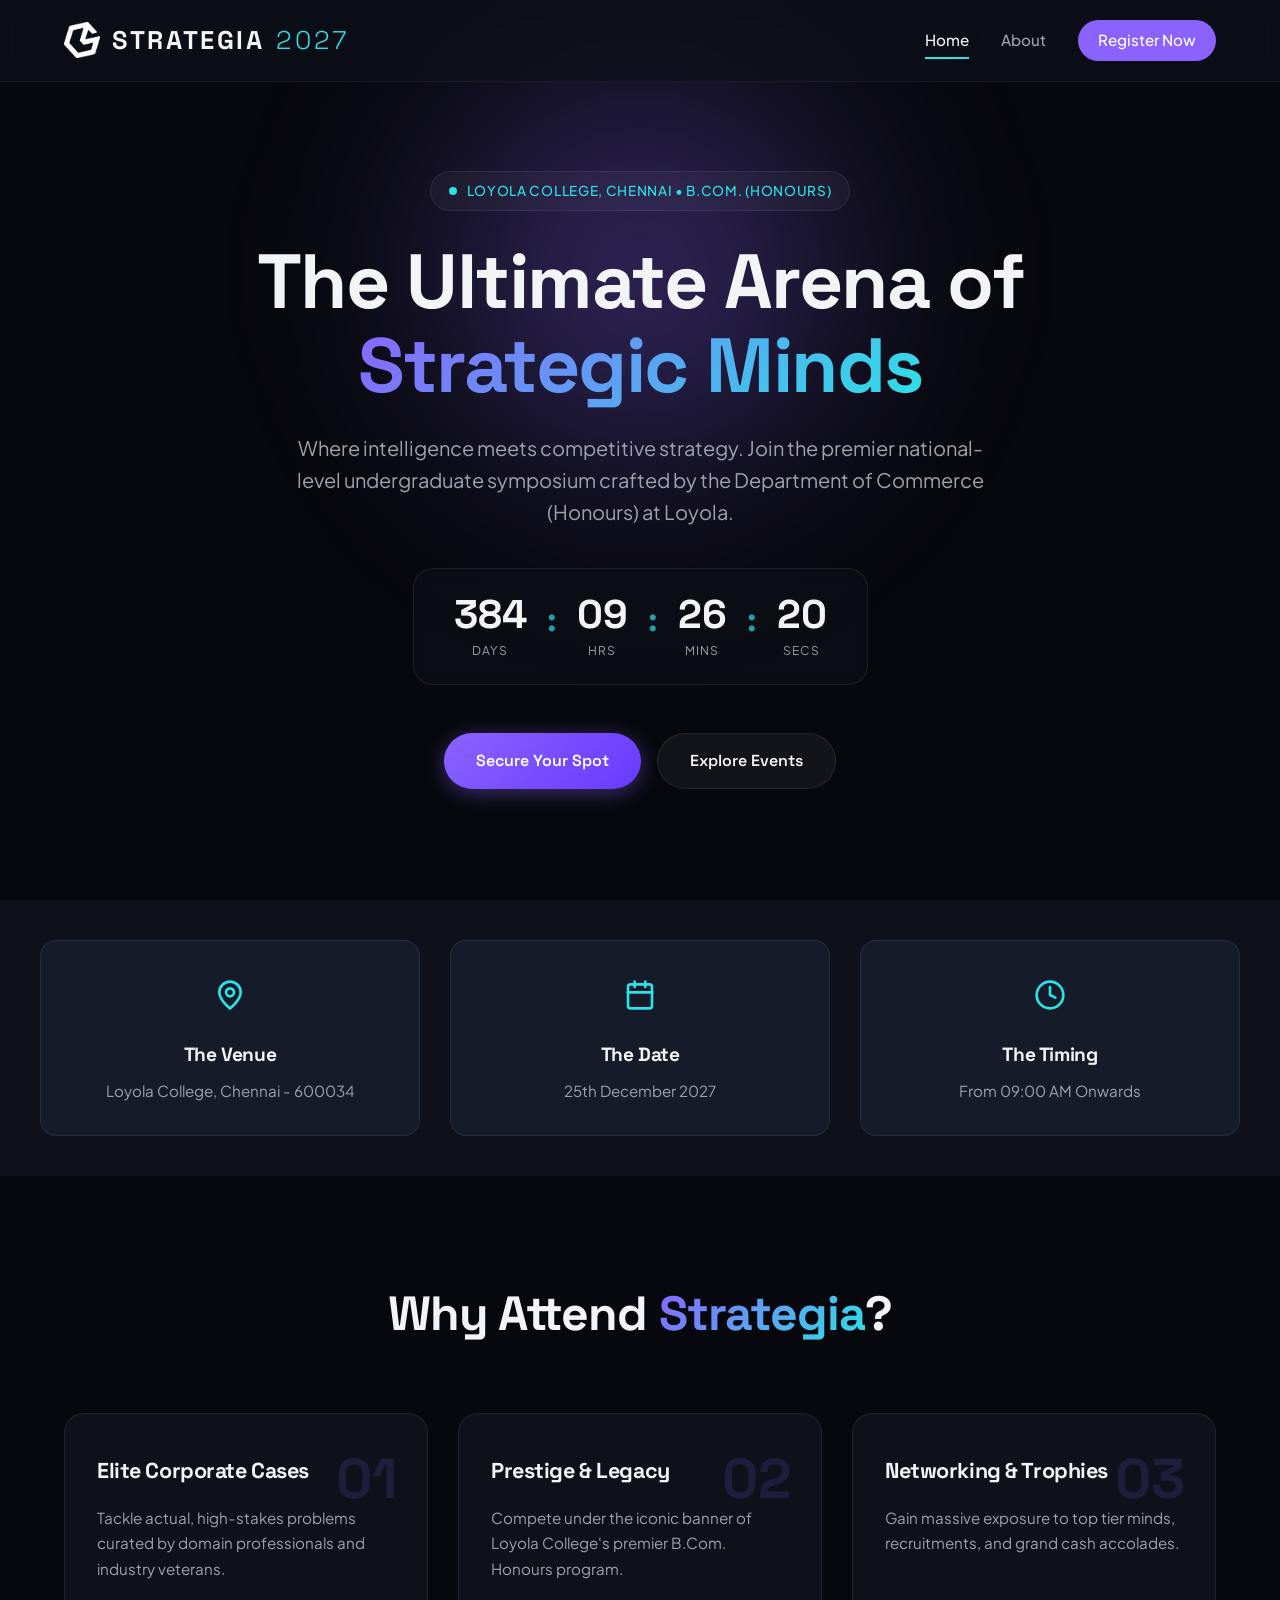
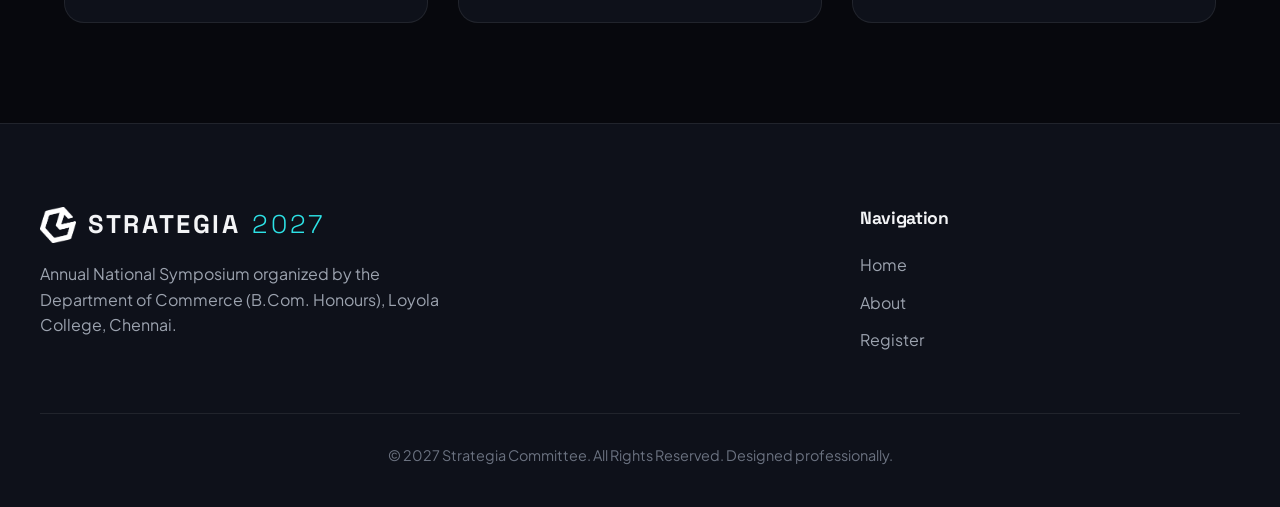
==== commit 0f9eecd7: "chore(autosave): update site" ====
--- a/index.html
+++ b/index.html
@@ -14,7 +14,10 @@
   <!-- Dynamic Glass Header -->
   <header class="site-header">
     <div class="header-container">
-      <a href="index.html" class="logo">STRATEGIA<span>2027</span></a>
+      <a href="index.html" class="logo">
+        <img src="assets/GalSol-White.png" alt="GalSol Logo" class="event-logo">
+        STRATEGIA<span>2027</span>
+      </a>
       <button class="menu-toggle" aria-label="Toggle Navigation">
         <span></span>
         <span></span>
@@ -127,7 +130,10 @@
   <footer class="site-footer">
     <div class="footer-container">
       <div class="footer-brand">
-        <a href="index.html" class="logo">STRATEGIA<span>2027</span></a>
+        <a href="index.html" class="logo" style="margin-bottom: 16px;">
+          <img src="assets/GalSol-White.png" alt="GalSol Logo" class="event-logo">
+          STRATEGIA<span>2027</span>
+        </a>
         <p>Annual National Symposium organized by the Department of Commerce (B.Com. Honours), Loyola College, Chennai.</p>
       </div>
       <div class="footer-links">
--- a/styles.css
+++ b/styles.css
@@ -88,11 +88,20 @@
   text-decoration: none;
   color: var(--text-primary);
   letter-spacing: 0.1em;
+  display: flex;
+  align-items: center;
+  gap: 12px;
 }
 
 .logo span {
   color: var(--accent);
   font-weight: 300;
+}
+
+.event-logo {
+  height: 36px;
+  width: auto;
+  object-fit: contain;
 }
 
 .nav-menu {
@@ -451,6 +460,40 @@
   align-items: start;
 }
 
+.editorial-block.media-block {
+  grid-template-columns: 1fr 1fr;
+  align-items: center;
+  background: var(--bg-surface);
+  border: 1px solid var(--border);
+  padding: 40px;
+  border-radius: 24px;
+  transition: var(--transition);
+}
+
+.editorial-block.media-block:hover {
+  border-color: var(--border-hover);
+  box-shadow: 0 10px 30px rgba(138, 99, 255, 0.1);
+}
+
+.editorial-media {
+  width: 100%;
+  height: 320px;
+  border-radius: 16px;
+  overflow: hidden;
+  border: 1px solid rgba(255, 255, 255, 0.1);
+}
+
+.campus-image {
+  width: 100%;
+  height: 100%;
+  object-fit: cover;
+  transition: var(--transition);
+}
+
+.editorial-block.media-block:hover .campus-image {
+  transform: scale(1.05);
+}
+
 .editorial-tag {
   font-family: var(--font-display);
   font-size: 1.1rem;
@@ -461,6 +504,7 @@
   border-left: 3px solid var(--primary);
   padding-left: 16px;
   margin-top: 6px;
+  margin-bottom: 16px;
 }
 
 .editorial-content h2 {
@@ -583,9 +627,14 @@
     grid-template-columns: 1fr;
   }
   
-  .editorial-block {
+  .editorial-block, .editorial-block.media-block {
     grid-template-columns: 1fr;
-    gap: 16px;
+    gap: 24px;
+    padding: 24px;
+  }
+
+  .editorial-media {
+    height: 240px;
   }
 }
 
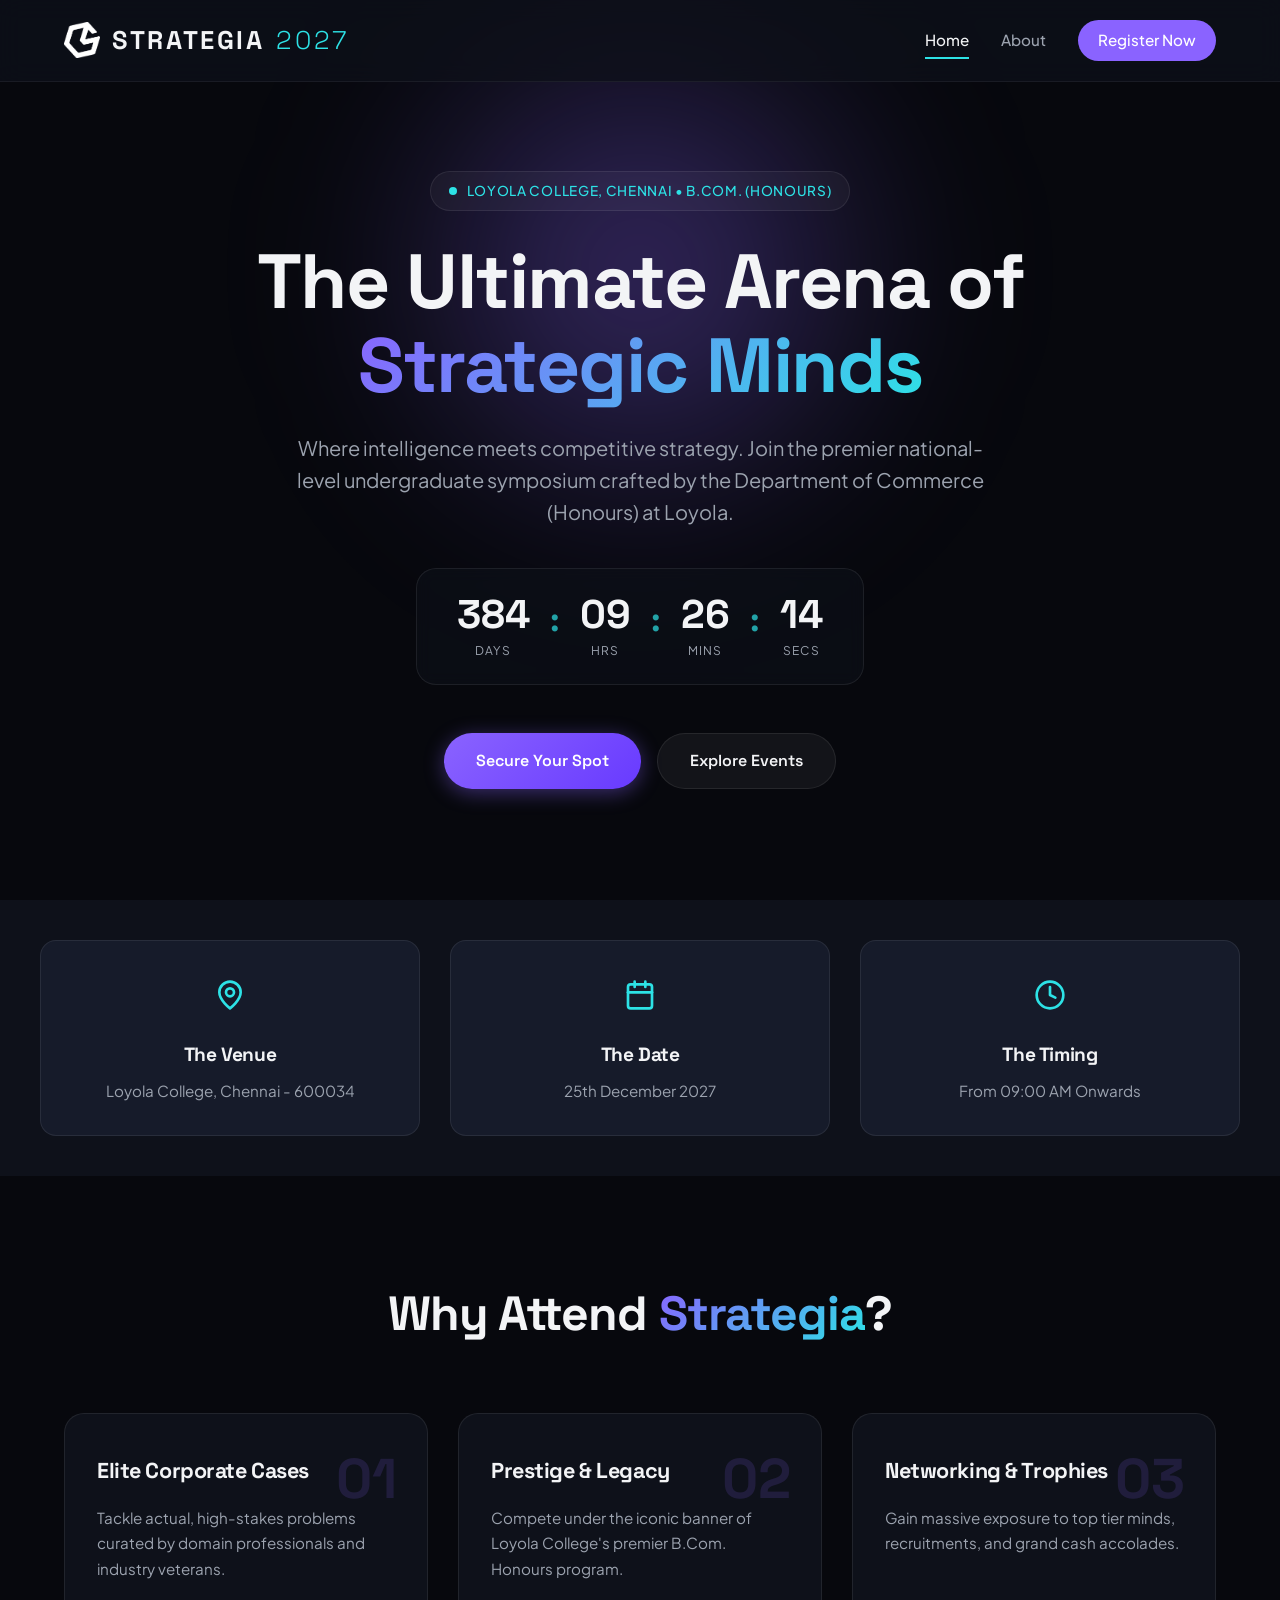
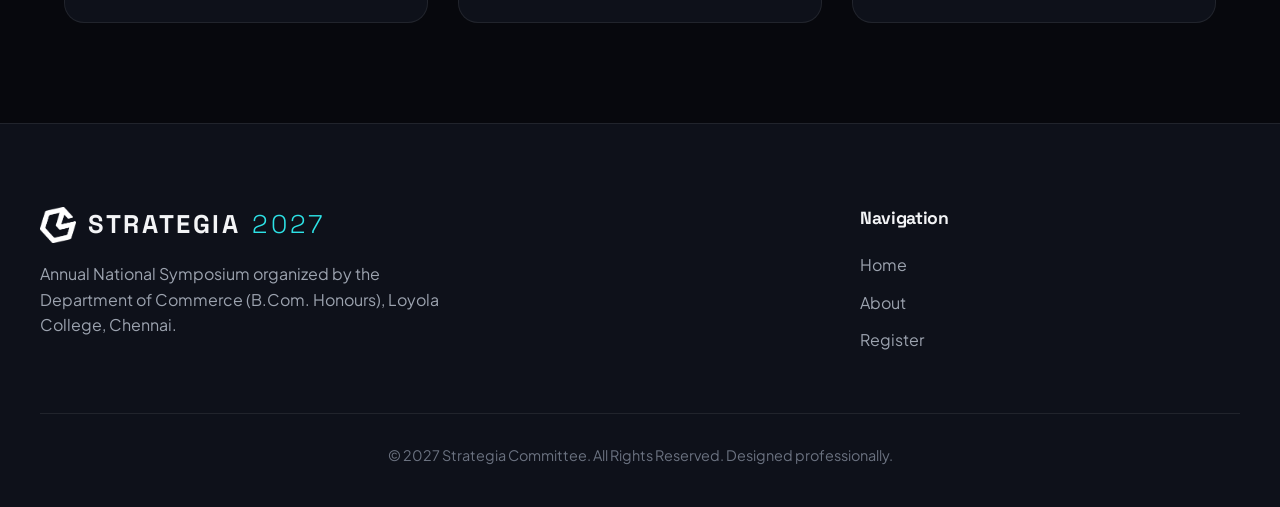
==== commit 7c7ff00b: "chore(autosave): update site" ====
--- a/index.html
+++ b/index.html
@@ -11,6 +11,7 @@
 </head>
 <body>
 
+  
   <!-- Dynamic Glass Header -->
   <header class="site-header">
     <div class="header-container">
